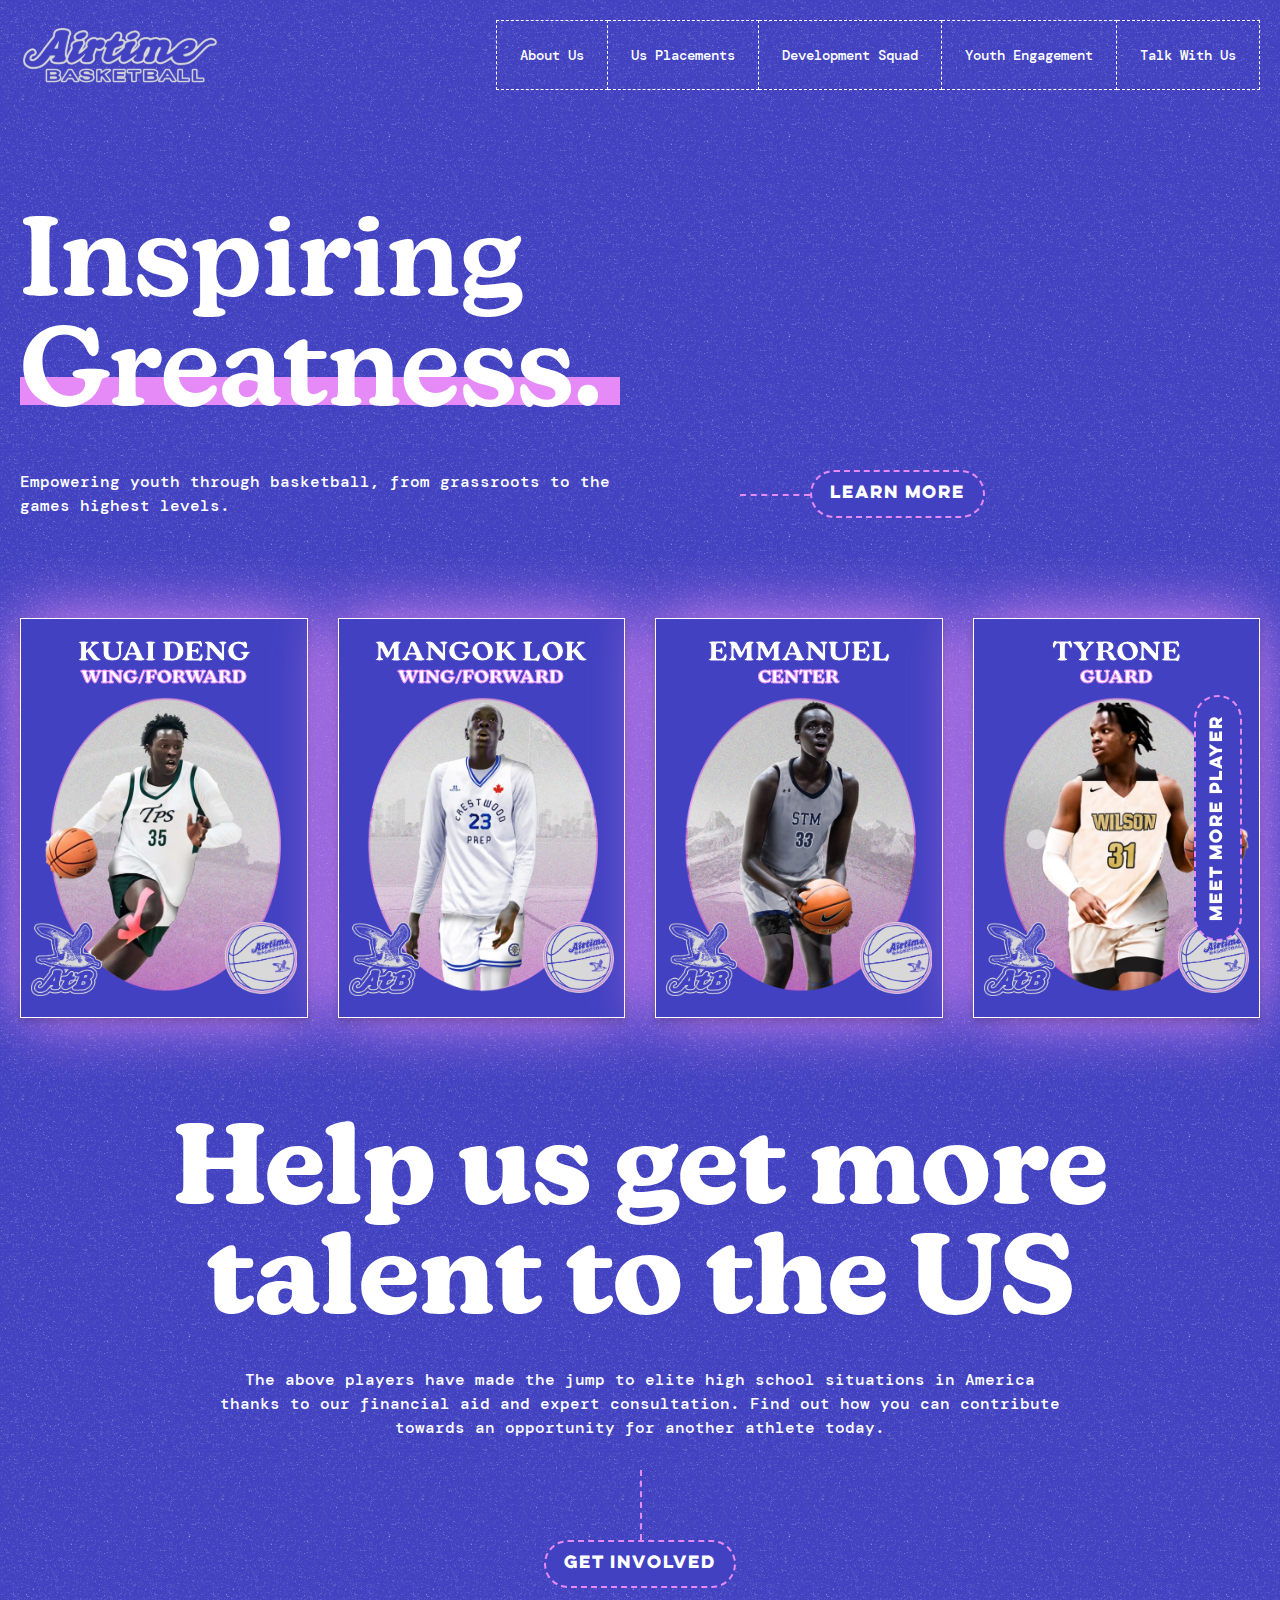
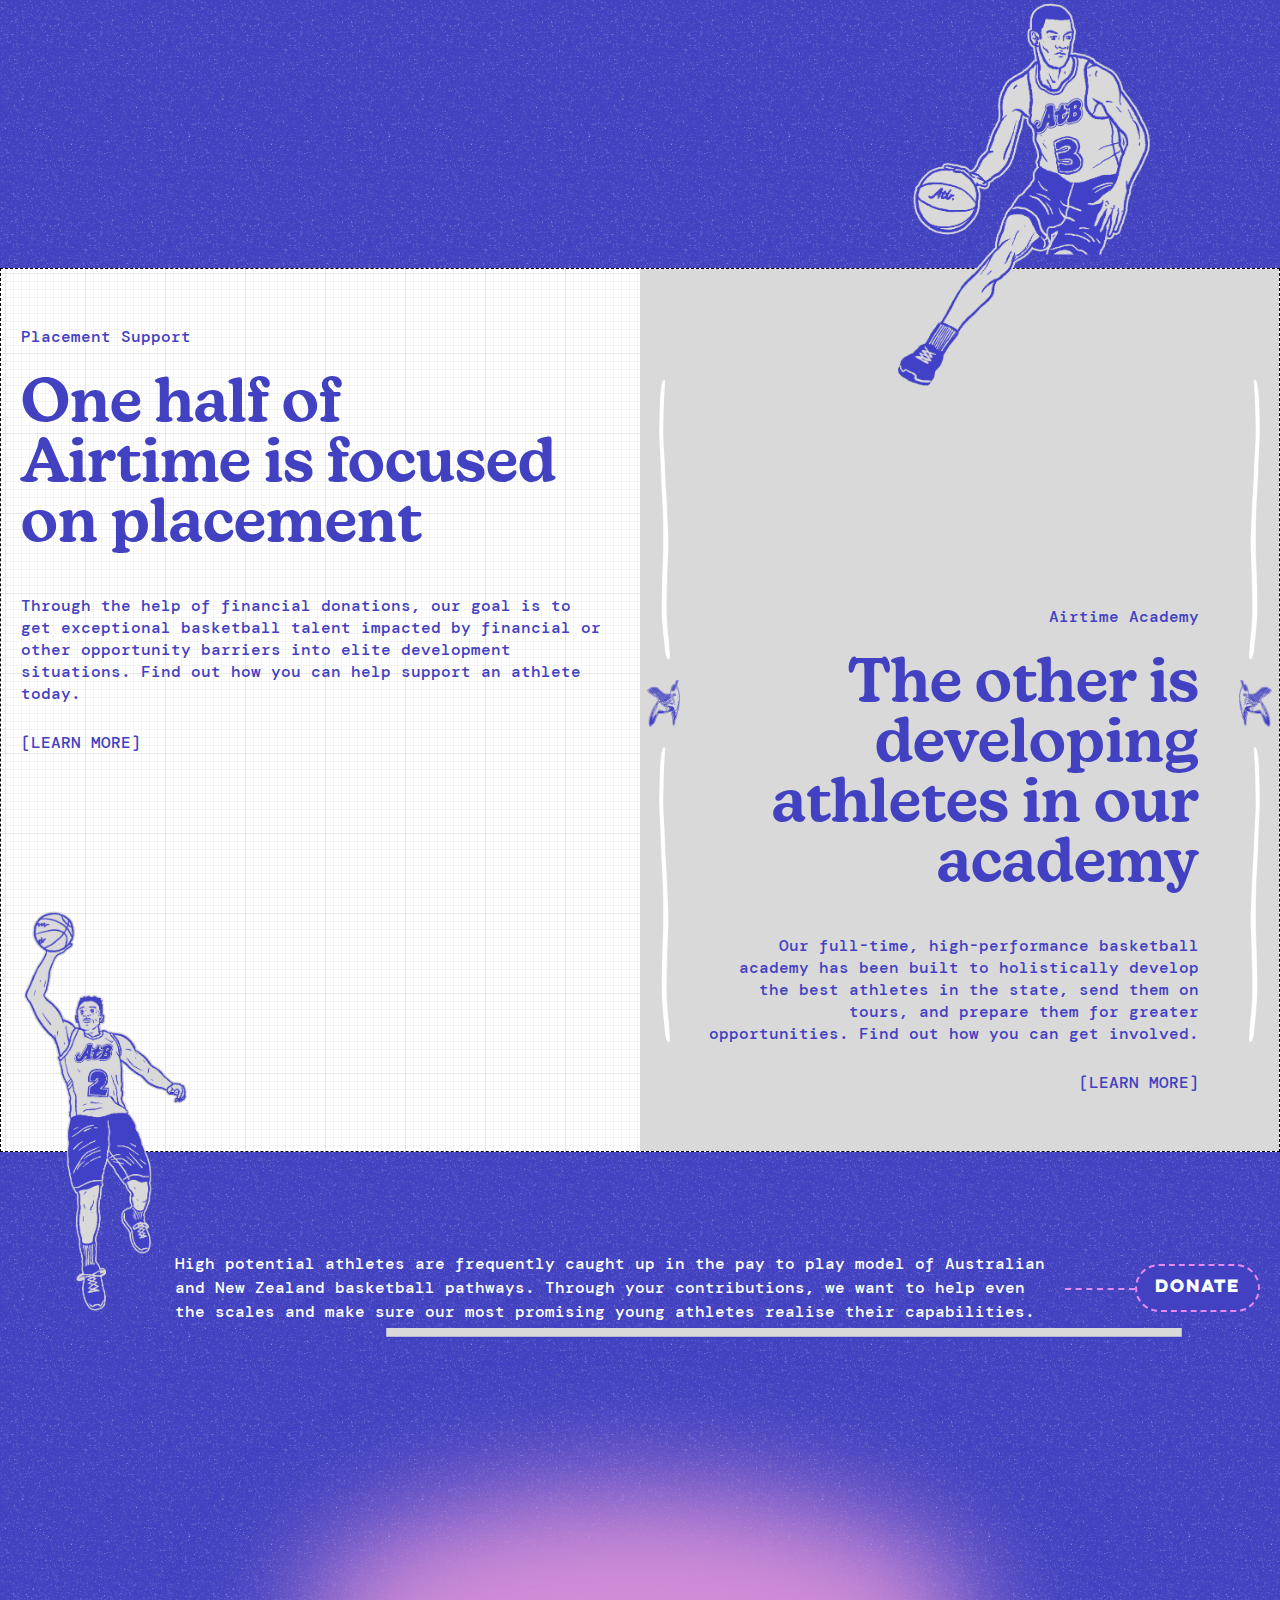
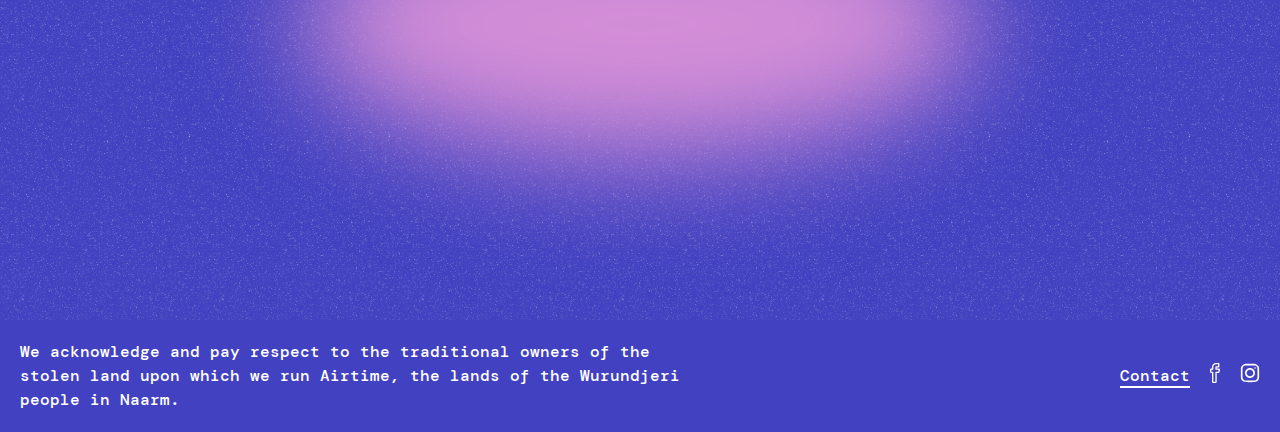
==== index.html @ 02c3f963 "initial" ====
<!DOCTYPE html>
<html lang="en">

<head>
    <meta charset="UTF-8">
    <meta name="viewport" content="width=device-width, initial-scale=1.0">
    <link rel="preconnect" href="https://fonts.googleapis.com">
    <link rel="preconnect" href="https://fonts.gstatic.com" crossorigin>
    <link rel="stylesheet" href="assets/css/style.css">
    <link rel="stylesheet" href="assets/css/responsive.css">
    <title>Home</title>
</head>

<body>

    <!-- MAIN-HEADER -->

    <header class="mainHeader">
        <div class="container">
            <div class="headRow">
                <div class="headLogo">
                    <a href="/"><img src="assets/img/logoMain.svg" alt=""></a>
                </div>
                <div class="headMenu">
                    <ul>
                        <li><a href="#">About Us</a></li>
                        <li><a href="#">Us Placements</a></li>
                        <li><a href="#">Development Squad</a></li>
                        <li><a href="#">Youth Engagement</a></li>
                        <li><a href="#">Talk With Us</a></li>
                    </ul>
                </div>
            </div>
        </div>
    </header>

    <!-- MAIN-HEADER -->

    <!-- MAIN-BANNER -->

    <section class="mainBanner">
        <div class="container">
            <div class="banRow">
                <div class="banContent">
                    <h1>Inspiring Greatness.</h1>
                    <p>Empowering youth through basketball, from grassroots to the games highest levels.</p>
                    <div class="mainBtn">
                        <a href="#">LEARN M<span>o</span>RE</a>
                    </div>
                </div>
            </div>
        </div>
    </section>

    <!-- MAIN-BANNER -->


    <!-- MORE-PLAYER -->

    <section class="morePlayer">
        <div class="container">
            <div class="morePlayerRow">
                <div class="playerCardBox">
                    <div class="playerCardInner">
                        <a href=""></a>
                        <div class="playerCardFront">
                            <div class="playerName">
                                <a href="#">
                                    <h3>Kuai Deng
                                    </h3>
                                    <span>Wing/Forward</span>
                                </a>
                            </div>
                            <div class="playerImg">
                                <img src="assets/img/player-img-1.avif" alt="">
                            </div>
                        </div>
                        <div class="playerCardBack">
                            <div class="playerBackLogo">
                                <img src="assets/img/player-card-back-logo.png" alt="">
                            </div>
                            <div class="playerCardDeatils">
                                <h4>Kuai Deng</h4>
                                <ul>
                                    <li><strong>Position:</strong> Wing/Forward</li>
                                    <li><strong>Height: </strong>6'10</li>
                                    <li><strong>Class: </strong>2025</li>
                                    <li><strong>From: </strong>Grange, SA</li>
                                    <li><strong>School: </strong>The Patrick School (NJ)</li>
                                    <li><strong>AUS High School: </strong>Trinity College</li>
                                    <li><strong>Club: </strong>Eastside Rams</li>
                                </ul>
                            </div>
                        </div>
                    </div>
                </div>
                <div class="playerCardBox">
                    <div class="playerCardInner">
                        <a href=""></a>
                        <div class="playerCardFront">
                            <div class="playerName">
                                <a href="#">
                                    <h3>MANGOK LOK</h3>
                                    <span>Wing/Forward</span>
                                </a>
                            </div>
                            <div class="playerImg">
                                <img src="assets/img/player-img-2.avif" alt="">
                            </div>
                        </div>
                        <div class="playerCardBack">
                            <div class="playerBackLogo">
                                <img src="assets/img/player-card-back-logo.png" alt="">
                            </div>
                            <div class="playerCardDeatils">
                                <h4>MANGKOK LOK</h4>
                                <ul>
                                    <li><strong>Position:</strong> Wing/Forward</li>
                                    <li><strong>Height: </strong>6'7</li>
                                    <li><strong>Class: </strong>2025</li>
                                    <li><strong>From: </strong>Cranbourne, VIC</li>
                                    <li><strong>Placement School: </strong>Crestwood (TO)</li>
                                    <li><strong>Position: </strong>SF/PF</li>
                                    <li><strong>Community Club: </strong>Red Roo</li>
                                </ul>
                            </div>
                        </div>
                    </div>
                </div>
                <div class="playerCardBox">
                    <div class="playerCardInner">
                        <a href=""></a>
                        <div class="playerCardFront">
                            <div class="playerName">
                                <a href="#">
                                    <h3>Emmanuel Malok
                                    </h3>
                                    <span>Center</span>
                                </a>
                            </div>
                            <div class="playerImg">
                                <img src="assets/img/player-img-3.avif" alt="">
                            </div>
                        </div>
                        <div class="playerCardBack">
                            <div class="playerBackLogo">
                                <img src="assets/img/player-card-back-logo.png" alt="">
                            </div>
                            <div class="playerCardDeatils">
                                <h4>Emmanuel Malok</h4>
                                <ul>
                                    <li><strong>Position:</strong> Centre</li>
                                    <li><strong>Height: </strong>6'11</li>
                                    <li><strong>Class: </strong>2027</li>
                                    <li><strong>From: </strong>Armadale, NSW</li>
                                    <li><strong>School: </strong>St Thomas More (CT)</li>
                                    <li><strong>Position: </strong>PF/C</li>
                                </ul>
                            </div>
                        </div>
                    </div>
                </div>
                <div class="playerCardBox">
                    <div class="playerCardInner">
                        <a href=""></a>
                        <div class="playerCardFront">
                            <div class="playerName">
                                <a href="#">
                                    <h3>Tyrone Uwandu
                                    </h3>
                                    <span>GUARD</span>
                                </a>
                            </div>
                            <div class="playerImg">
                                <img src="assets/img/player-img-4.avif" alt="">
                            </div>
                        </div>
                        <div class="playerCardBack">
                            <div class="playerBackLogo">
                                <img src="assets/img/player-card-back-logo.png" alt="">
                            </div>
                            <div class="playerCardDeatils">
                                <h4>Tyrone Uwandu</h4>
                                <ul>
                                    <li><strong>Position:</strong> Guard</li>
                                    <li><strong>Height: </strong>6'5</li>
                                    <li><strong>Class: </strong>2026</li>
                                    <li><strong>From: </strong>Melbourne, VIC</li>
                                    <li><strong>Placement School: </strong>Wilson Academy (ATL)</li>
                                    <li><strong>VJBL Club: </strong>Diamond Valley Eagles</li>
                                    <li><strong>Position: </strong>SG/SF</li>
                                </ul>
                            </div>
                        </div>
                    </div>
                </div>
                <div class="mainBtn">
                    <a href="#">Meet m<span>o</span>RE player</a>
                </div>
            </div>
        </div>
    </section>

    <!-- MORE-PLAYER -->


    <!-- HELP-US -->

    <section class="helpUs">
        <div class="container">
            <div class="healpUsRow">
                <h2>Help us get more talent to the US
                </h2>
                <p>The above players have made the jump to elite high school situations in America thanks to our
                    financial aid and expert consultation. Find out how you can contribute towards an opportunity for
                    another athlete today.</p>
                <div class="mainBtn">
                    <a href="#">get inv<span>o</span>lved</a>
                </div>
            </div>
        </div>
    </section>

    <!-- HELP-US -->


    <!-- SUPPORT -->

    <section class="support">
        <div class="container">
            <div class="supportRow">
                <div class="supportRowLeft">
                    <span>Placement Support</span>
                    <h2>One half of Airtime is focused on placement</h2>
                    <p>Through the help of financial donations, our goal is to get exceptional basketball talent
                        impacted by financial or other opportunity barriers into elite development situations. Find out
                        how you can help support an athlete today.</p>
                    <a href="/" class="learnBtn">
                        [LEARN MORE]
                    </a>
                </div>
                <div class="supportRowRight">
                    <span>Airtime Academy
                    </span>
                    <h2>The other is developing athletes in our academy
                    </h2>
                    <p>Our full-time, high-performance basketball academy has been built to holistically develop the
                        best athletes in the state, send them on tours, and prepare them for greater opportunities. Find
                        out how you can get involved.

                    </p>
                    <a href="/" class="learnBtn">
                        [LEARN MORE]
                    </a>
                </div>
            </div>
        </div>
    </section>

    <!-- SUPPORT -->

    <!-- DONATE -->

    <section class="donate">
        <div class="container">
            <div class="donateRow">
                <div class="donateTop">
                    <p>
                        High potential athletes are frequently caught up in the pay to play model of Australian and New
                        Zealand basketball pathways. Through your contributions, we want to help even the scales and
                        make sure our most promising young athletes realise their capabilities.</p>
                    <div class="mainBtn">
                        <a href="#">D<span>o</span>nate</a>
                    </div>
                </div>
            </div>
        </div>
    </section>

    <!-- DONATE -->

    <!-- FALLING-IMG -->

    <section class="fallingImg">
        <div class="hide"></div>
        <ul>
            <li class="fallingImgMain"></li>
            <li class="fallingImgMain"></li>
            <li class="fallingImgMain"></li>
            <li class="fallingImgMain"></li>
            <li class="fallingImgMain"></li>
            <li class="fallingImgMain"></li>
            <li class="fallingImgMain"></li>
        </ul>
    </section>

    <!-- FALLING-IMG -->

    <!-- FOOTER -->

    <footer class="mainFooter">
        <div class="container">
            <div class="footerRow">
                <div class="footLeft">
                    <p>We acknowledge and pay respect to the traditional owners of the stolen land upon which we run
                        Airtime, the lands of the Wurundjeri people in Naarm.
                    </p>
                </div>
                <div class="footRight">
                    <ul>
                        <li><a href="#">Contact</a></li>
                        <li><a href="#"><img src="assets/img/facebook.svg" alt=""></a></li>
                        <li><a href="#"><img src="assets/img/instagram.svg" alt=""></a></li>
                    </ul>
                </div>
            </div>
        </div>
    </footer>

    <!-- FOOTER -->

    <script src="assets/js/script.js"></script>
</body>

</html>
---- assets/css/style.css ----
@import url('https://fonts.googleapis.com/css2?family=DM+Mono:ital,wght@0,300;0,400;0,500;1,300;1,400;1,500&display=swap');

@font-face {
    font-family: 'lulo-one';
    src: url('../font/Lulo-one.otf');
    font-weight: 700;
}

@font-face {
    font-family: 'new-kansas';
    src: url('../font/New-Kansas.otf');
    font-weight: 600;
}

@font-face {
    font-family: 'new-kansas';
    src: url('../font/NewKansas.otf');
    font-weight: 700;
}

* {
    margin: 0;
    padding: 0;
    box-sizing: border-box;
    list-style: none;
    text-decoration: none;
}

h1,
h2,
h3,
h4,
h5,
h6 {
    font-family: 'new-kansas';
}

body {
    font-family: "DM Mono", serif;
    background: #4141C1 url(../img/bodyBg.png) repeat 0 0 / 200px;
    height: 100%;
    width: 100%;
}

.container,
.page-width {
    max-width: 1330px;
    padding: 0 20px;
    margin: 0 auto;
    width: 100%;
}

/* MAIN-HEADER */

.mainHeader {
    padding: 20px 0;
}

.headRow {
    display: grid;
    grid-template-columns: max-content 1fr;
    gap: 20px;
    align-items: center;
}

.headLogo {
    width: 200px;
    height: 56px;
}

.headLogo a {
    height: 100%;
    width: 100%;
    display: block;
}

.headLogo a img {
    height: 100%;
    width: 100%;
    object-fit: contain;
}

.headMenu {
    margin-left: auto;
    margin-right: 0;
    display: block;
}

.headMenu ul {
    display: flex;
    align-items: center;
}

.headMenu ul li a {
    color: #fff;
    font-size: 14px;
    line-height: 14px;
    text-transform: capitalize;
    font-weight: 500;
    padding: 27px 23px;
    display: block;
    transition: all ease .3s;
    border: 1px dashed #fff;
}

.headMenu ul li a:hover {
    color: #e58af7;
    background: #fff;
    font-weight: 700;
    border-color: #e58af7;
}

.headMenu ul li:not(:first-child) a {
    border-left: none;
}

/* MAIN-HEADER */

/* MAIN-BANNER */

.mainBanner {
    margin: 100px 0;
}

.banContent {
    display: grid;
    grid-template-columns: max-content 1fr;
    gap: 40px;
}


.banContent h1 {
    color: #fff;
    font-size: 110px;
    grid-column: span 2;
    max-width: 600px;
    line-height: 110px;
    text-transform: capitalize;
    position: relative;
    font-weight: 600;
}

.banContent h1::after {
    content: '';
    width: 100%;
    height: 28px;
    background: #e58af7;
    position: absolute;
    bottom: 25px;
    left: 0;
    z-index: -1;
}

.banContent p {
    font-size: 16px;
    line-height: 24px;
    color: #FFF;
    font-weight: 500;
    max-width: 600px;
}

.mainBtn {
    padding-left: 80px;
    display: block;
}

.mainBtn {
    position: relative;
    display: flex;
    align-items: center;
    transition: all ease .3s;
    width: fit-content;
}

.mainBtn::before {
    position: relative;
    content: " ";
    border-bottom: 2px dashed #e58af7;
    vertical-align: middle;
    display: inline-block;
    width: 70px;
    height: 2px;
}

.mainBtn a {
    font-family: 'lulo-one';
    color: #fff;
    font-size: 16px;
    line-height: 15px;
    text-transform: uppercase;
    display: block;
    letter-spacing: -2px;
    width: fit-content;
    background: #4141c1;
    padding: 14px 18px 15px;
    border: 2px dashed #e58af7;
    border-radius: 100px;
    transition: all ease .3s;
    position: relative;
}

.mainBtn a span {
    display: inline-block;
    animation: soft-bounce 2s infinite ease;
}

.mainBtn:hover a {
    background: #e58af7;
    color: #fff;
    border-color: #e58af7;
}

.mainBtn:hover::before {
    border-color: #fff !important;
}

@keyframes soft-bounce {

    0%,
    20%,
    50%,
    65%,
    100% {
        transform: translateY(0);
    }

    40% {
        transform: translateY(-8px);
    }

    55% {
        transform: translateY(-4.5px);
    }

    70% {
        transform: translateY(-3px);
    }
}

/* MAIN-BANNER */

/* MORE-PLAYER */

.morePlayer {
    margin: 100px 0;
}

.morePlayer .mainBtn {
    padding-left: 0;
}

.morePlayer .mainBtn {
    margin: 0 auto;
    position: absolute;
    right: -6.5%;
    top: 50%;
    transform: translateY(-50%) rotate(270deg);
}

.morePlayer .mainBtn::before {
    display: none;
}

.morePlayerRow {
    display: grid;
    grid-template-columns: repeat(4, 1fr);
    gap: 30px;
    position: relative;
}

.playerCardBox {
    /* cursor: pointer; */
    transition: all 0.2s ease-in-out;
    position: relative;
    perspective: 1000px;
    background-color: #e58af7;
    box-shadow: 0 0 60px #e58af7;
    height: 400px;
}

/* .playerCardBox::after {
    content: " ";
    display: block;
    background: url(../img/blur-glow-pink.png) no-repeat 50% / 42rem;
    width: 200%;
    left: -50%;
    height: 100%;
    position: absolute;
    top: 0;
    margin: 0 auto;
    z-index: 0;
    transform: scale(0);
    transition: all .2s ease-in-out;
    transition-duration: .5s;
    z-index: -1;
} */

.playerCardInner {
    position: relative;
    width: 100%;
    height: 100%;
    text-align: center;
    transition: transform 0.6s;
    transform-style: preserve-3d;
    box-shadow: 0 4px 8px 0 rgba(0, 0, 0, .2);
}

.playerCardInner>a {
    display: block;
    height: 100%;
    width: 100%;
    position: absolute;
    top: 0;
    left: 0;
    z-index: 3;
}

.playerCardBox:hover .playerCardInner {
    transform: rotateY(180deg);
}

/* .playerCardBox:hover::after {
    transform: scale(1);
} */

.playerCardFront,
.playerCardBack {
    position: absolute;
    width: 100%;
    height: 100%;
    backface-visibility: hidden;
}


.playerCardFront {
    background-color: #4141c1;
    border: 1px solid #fff;
    padding: 20px 10px;
    position: absolute;
    top: 0;
    left: 0;
    transform: rotateY(0deg);
    z-index: 2;
}

.playerCardFront::after {
    content: '';
    bottom: 15px;
    right: 10px;
    background-image: url(../img/ballPlayer.png);
    background-repeat: no-repeat;
    height: 80px;
    width: 25%;
    background-size: contain;
    position: absolute;
    z-index: 1;
}

.playerCardFront::before {
    content: '';
    bottom: 15px;
    left: 10px;
    background-image: url(../img/BirdPlayer.png);
    background-repeat: no-repeat;
    height: 80px;
    width: 25%;
    background-size: contain;
    position: absolute;
    z-index: 1;
}

.playerName h3 {
    font-size: 28px;
    line-height: 28px;
    color: #fff;
    -webkit-text-stroke: 1px #4141c1;
    text-transform: uppercase;
    font-weight: 700;
    display: -webkit-box;
    -webkit-line-clamp: 1;
    -webkit-box-orient: vertical;
    overflow: hidden;
    min-height: 28px;
    max-height: 28px;
    white-space: normal;
    display: block;
}

.playerName span {
    font-size: 18px;
    font-weight: 700;
    color: #e58af7;
    color: #fff;
    -webkit-text-stroke: 1px #e58af7;
    font-family: 'new-kansas';
    display: block;
    text-transform: uppercase;
}

.playerImg {
    width: 100%;
    height: 320px;
}

.playerImg img {
    height: 100%;
    width: 100%;
    position: relative;
    top: -10px;
    object-fit: cover;
}

.playerCardBack {
    background: url(../img/playerCard-bg.jpg) no-repeat 0 0 / cover #d9d9d9;
    padding: 30px;
    position: absolute;
    top: 0;
    left: 0;
    transform: rotateY(180deg);
    z-index: 1;
    display: flex;
    align-items: center;
    justify-content: center;
    flex-direction: column;
    gap: 20px;
}

.playerBackLogo {
    width: 200px;
    height: 70px;
}

.playerBackLogo img {
    height: 100%;
    width: 100%;
    object-fit: contain;
}

.playerCardDeatils {
    background-color: #d9d9d9;
    border: 2px solid #4141c1;
    padding: 15px 8px;
}

.playerCardDeatils h4 {
    font-size: 30px;
    line-height: 30px;
    color: #4141c1;
    text-transform: uppercase;
    font-weight: 700;
    -webkit-text-stroke: 1px #4141c1;
    padding-bottom: 10px;
    text-decoration: underline;
    text-decoration-thickness: 2px;
    text-underline-offset: 5px;
}

.playerCardDeatils ul {
    display: flex;
    flex-direction: column;
    gap: 10px;
}

.playerCardDeatils ul li {
    font-family: "DM Mono", serif;
    font-size: 12px;
    line-height: 12px;
    color: #4141c1;
    font-weight: 400;
    display: flex;
    align-items: center;
    justify-content: space-between;
    text-align: right;
    gap: 5px;
}

.playerCardDeatils ul li strong {
    text-align: left;
}

/* MORE-PLAYER */

/* HELP-US */

.helpUs {
    margin: 100px 0;
    margin-bottom: 0;
}

.helpUs .container {
    position: relative;
}

.healpUsRow::after {
    content: '';
    position: absolute;
    right: 0;
    bottom: -130px;
    background-image: url(../img/help-down-abs-img.png);
    height: 400px;
    width: 300px;
    background-size: contain;
    z-index: 3;
    background-repeat: no-repeat;
}

.healpUsRow {
    max-width: 1070px;
    margin: 0 auto;
    display: flex;
    flex-direction: column;
    gap: 30px;
    padding-bottom: 280px;
    position: relative;
}

.healpUsRow h2 {
    text-align: center;
    color: #fff;
    font-size: 110px;
    line-height: 110px;
}

.healpUsRow p {
    font-size: 16px;
    line-height: 24px;
    color: #fff;
    text-align: center;
    max-width: 850px;
    font-weight: 500;
    margin: 0 auto;
}

.healpUsRow .mainBtn {
    margin: 0 auto;
    padding-left: 0;
    flex-direction: column;
}

.healpUsRow .mainBtn::before {
    height: 70px;
    width: 1px;
    border-left: 2px dashed #e58af7;
    border-bottom: none;
    margin-left: 2px;
}

/* HELP-US */

/* SUPPORT */

.support {
    background: url(../img/bg-box-wall.svg) repeat 0 0 / 5rem #fff;
    height: 100%;
    width: 100%;
    border: 1px dashed #000;
    position: relative;
}

.support::after {
    content: '';
    background-color: #d9d9d9;
    height: 100%;
    width: 50%;
    position: absolute;
    right: 0;
    top: 0;
    z-index: 1;
}

.supportRow {
    display: grid;
    grid-template-columns: repeat(2, 1fr);
    position: relative;
    z-index: 2;
}

.supportRowLeft {
    padding: 60px 0 400px;
    position: relative;
}

.supportRowLeft span,
.supportRowRight span {
    font-size: 16px;
    line-height: 16px;
    color: #4141C1;
    font-weight: 500;
    display: block;
    margin-bottom: 30px;
}

.supportRowLeft h2,
.supportRowRight h2 {
    font-size: 60px;
    line-height: 60px;
    color: #4141C1;
    font-weight: 600;
    max-width: 550px;
    margin-bottom: 40px;
}

.supportRowRight h2 {
    max-width: 600px;
}

.supportRowLeft p,
.supportRowRight p {
    font-size: 16px;
    line-height: 22px;
    color: #4141C1;
    font-weight: 500;
    display: block;
    margin-bottom: 30px;
    max-width: 580px;
}

.supportRowLeft .learnBtn,
.supportRowRight .learnBtn {
    font-size: 16px;
    line-height: 16px;
    color: #4141C1;
    font-weight: 500;
    display: block;
    text-transform: uppercase;
}

.supportRowLeft::after {
    content: '';
    position: absolute;
    bottom: -160px;
    left: 0px;
    background-image: url(../img/left-support.png);
    background-repeat: no-repeat;
    background-size: contain;
    width: 300px;
    height: 400px;
    z-index: 2;
}

.supportRowRight {
    position: relative;
    background-color: #d9d9d9;
    height: 100%;
    display: flex;
    flex-direction: column;
    align-items: end;
    justify-content: end;
    text-align: right;
    padding: 60px;
}

.supportRowRight::after {
    content: '';
    background: url(../img/left-bird-full.png) no-repeat 50% / contain transparent;
    height: 100%;
    width: 50px;
    position: absolute;
    top: 0;
    right: -20px;
}

.supportRowRight::before {
    content: '';
    background: url(../img/right-bird-full.png) no-repeat 50% / contain transparent;
    height: 100%;
    width: 50px;
    position: absolute;
    top: 0;
    left: 0;
    transform: scaleX(-1);
}

/* SUPPORT */

/* DONATE */

.donate {
    padding: 100px 0;
}

.donateTop {
    display: grid;
    grid-template-columns: 1fr max-content;
    align-items: center;
    gap: 10px;
}

.donateTop p {
    color: #fff;
    font-size: 16px;
    line-height: 24px;
    font-weight: 500;
    padding-left: 15%;
}

.donateTop .mainBtn {
    padding-left: 0;
}

/* DONATE */


/* IMAGE-FALLING */

.fallingImg {
    padding: 2rem 0 0;
    padding-top: 37rem;
    background: url(../img/falling-img-blur.png) no-repeat 50% / contain transparent;
    animation: Footer_fadeIn__nq_eW 2s ease-in-out;
    margin-top: -6rem;
    font-family: DM Mono, Courier New, Courier, monospace;
    color: #fff;
    font-weight: 500;
    font-style: normal;
    font-size: 1rem;
    overflow: hidden;
    position: relative;
    z-index: 2;
}

.fallingImg ul {
    max-width: 1440px;
    margin: 0 auto;
    display: block;
    position: relative;
    top: -34rem;
}

@keyframes Footer_fadeIn__nq_eW {
    0% {
        opacity: 0;
    }

    100% {
        opacity: 1;
    }
}

.fallingImgMain {
    position: absolute;
    z-index: -1;
    top: -20rem;
    display: inline-block;
    width: 50rem;
    height: 16.5rem;
    background: url(../img/falling-img.png) no-repeat transparent 0 0 / contain;
    animation: Footer_fall__XOStI 4s cubic-bezier(.4, 0, .6, 1) forwards;
}

.fallingImgMain {
    animation-play-state: running;
}

@keyframes Footer_fall__XOStI {
    0% {
        transform: translateY(0) rotate(0deg);
    }

    100% {
        transform: translate(calc(var(--end-x, -15rem)), calc(20vh + var(--end-y, 15rem))) rotate(370deg);
    }
}

.fallingImgMain:nth-child(2) {
    left: -10%;
    animation: Footer_fall1__8XTJp 6s ease-out forwards;
    animation-timing-function: ease;
}

@keyframes Footer_fall1__8XTJp {
    0% {
        transform: translateY(-10rem) rotate(0deg);
    }

    100% {
        transform: translateY(42rem) rotate(722deg);
    }
}

.fallingImgMain:nth-child(3) {
    left: 30%;
    top: -18rem;
    animation-delay: .4s;
    animation-name: Footer_fall2__ocXSB;
    animation-duration: 5.5s;
    animation-timing-function: cubic-bezier(.82, 0, .18, 1);
    z-index: 1;
}

@keyframes Footer_fall2__ocXSB {
    0% {
        transform: translateY(-3rem) translateX(0) rotate(0deg);
    }

    100% {
        transform: translateY(31rem) translateX(-18rem) rotate(-370deg);
    }
}

.fallingImgMain:nth-child(4) {
    left: 30%;
    animation-delay: .8s;
    animation-name: Footer_fall5__1ZRP1;
}

@keyframes Footer_fall5__1ZRP1 {
    0% {
        transform: translateY(-100px) rotate(0deg);
    }

    100% {
        transform: translateY(30rem) rotate(-365deg);
    }
}

.fallingImgMain:nth-child(5) {
    left: 45%;
    animation-delay: 1s;
    animation-name: Footer_fall4__x0iaj;
    z-index: -1;
}

@keyframes Footer_fall4__x0iaj {
    0% {
        transform: translateY(-100px) rotate(0deg);
    }

    100% {
        transform: translateY(43rem) rotate(-369deg);
    }
}

.fallingImgMain:nth-child(6) {
    right: -18rem;
    animation-delay: 1.2s;
    animation-name: Footer_fall3__uTHmX;
}

@keyframes Footer_fall3__uTHmX {
    0% {
        transform: translateY(-100px) rotate(0deg);
    }

    100% {
        transform: translateY(29rem) rotate(380deg);
    }
}

.fallingImgMain:nth-child(7) {
    right: 0;
    animation-delay: 1.2s;
    animation-name: Footer_fall6__dZm_u;
}

@keyframes Footer_fall6__dZm_u {
    0% {
        transform: translateY(-10rem) translateX(-4rem) rotate(0deg);
    }

    100% {
        transform: translateY(35rem) translateX(22rem) rotate(8deg);
    }
}

/* IMAGE-FALLING */


/* FOOTER */

.mainFooter {
    padding: 20px 0;
    background: #4141C1;
}

.footerRow {
    display: grid;
    grid-template-columns: 1fr max-content;
    align-items: center;
    gap: 10px;
}

.footLeft p {
    color: #fff;
    font-size: 16px;
    line-height: 24px;
    font-weight: 500;
    max-width: 670px;
}

.footRight ul {
    display: flex;
    align-items: center;
    gap: 15px;
}

.footRight ul li a {
    color: #fff;
    font-size: 16px;
    line-height: 24px;
    font-weight: 500;
    text-decoration: underline;
    text-decoration-thickness: 2px;
    text-underline-offset: 5px;
    transition: all ease .3s;
}

.footRight ul li a:hover {
    color: #e58af7;
}

.footRight ul li a img {
    width: 20px;
    height: 20px;
    object-fit: contain;
    filter: brightness(0) saturate(100%) invert(100%) sepia(100%) saturate(0%) hue-rotate(279deg) brightness(105%) contrast(102%);
    transition: all 0.3s ease;
}

.footRight ul li a img:hover {
    filter: brightness(0) saturate(100%) invert(77%) sepia(34%) saturate(5837%) hue-rotate(224deg) brightness(103%) contrast(94%);
}

/* FOOTER */
---- assets/css/responsive.css ----
@media only screen and (min-width : 1600px) {
    .fallingImg ul {
        max-width: 80rem;
        top: -34rem;
    }
}

@media only screen and (max-width : 1024px) {

    .headLogo {
        width: 180px;
        height: 50px;
    }

    .headMenu {
        display: none;
    }

    .mainBanner {
        margin: 80px 0;
    }

    .mainBtn {
        padding-left: 0;
    }

    .banContent h1,
    .healpUsRow h2 {
        font-size: 90px;
        line-height: 90px;
    }

    .banContent h1::after {
        height: 22px;
        bottom: 20px;
        max-width: 500px;
    }

    .banContent {
        gap: 30px;
    }

    .banContent p {
        max-width: 400px;
    }

    .mainBtn a {
        font-size: 14px;
        line-height: 13px;
        padding: 10px 12px 12px
    }

    .mainBtn::before {
        width: 55px;
    }

    .morePlayerRow {
        gap: 20px;
    }

    .playerCardBox {
        height: 350px;
    }

    .playerCardFront {
        padding: 15px 10px;
    }

    .playerCardFront::before,
    .playerCardFront::after {
        height: 60px;
    }

    .playerName h3 {
        font-size: 20px;
        line-height: 20px;
        min-height: 20px;
        max-height: 20px;
    }

    .playerName span {
        font-size: 14px;
        line-height: 14px;
    }

    .playerImg {
        height: 235px;
    }

    .playerImg img {
        top: 5px;
    }

    .morePlayer .mainBtn {
        padding-top: 40px;
    }

    .morePlayer {
        margin: 80px 0;
    }

    .helpUs {
        margin: 80px 0;
    }

    .healpUsRow {
        gap: 20px;
    }

    .healpUsRow .mainBtn::before {
        height: 55px;
    }

    .healpUsRow::after {
        height: 300px;
        width: 200px;
        bottom: -180px;
    }

    .healpUsRow {
        padding-bottom: 80px;
    }

    .supportRowLeft {
        padding: 50px 0 180px;
    }

    .supportRowLeft h2,
    .supportRowRight h2 {
        font-size: 42px;
        line-height: 42px;
        margin-bottom: 30px;
    }

    .supportRowLeft span,
    .supportRowRight span {
        margin-bottom: 20px;
    }

    .supportRowRight {
        padding: 40px;
    }

    .supportRowRight::after,
    .supportRowRight::before {
        width: 40px;
    }

    .supportRowLeft::after {
        height: 300px;
        width: 200px;
    }

    .donate {
        padding: 80px 0;
    }

    .fallingImgMain {
        width: 40rem;
        height: 13rem;
    }

    .fallingImg {
        margin-top: -2rem;
    }
}

@media only screen and (max-width: 768px) {
    .headLogo {
        width: 160px;
        height: 45px;
    }

    .mainBanner {
        margin: 60px 0;
    }

    .banContent h1,
    .healpUsRow h2 {
        font-size: 70px;
        line-height: 70px;
    }

    .banContent h1::after {
        height: 20px;
        bottom: 12px;
        max-width: 400px;
    }

    .banContent p {
        grid-column: span 2;
    }

    .banContent {
        gap: 20px;
    }

    .morePlayer {
        margin: 60px 0;
    }

    .morePlayerRow {
        grid-template-columns: repeat(2, 1fr);
    }

    .morePlayer .mainBtn {
        position: relative;
        grid-column: span 2;
        margin: 0 auto;
        transform: unset;
        top: 0;
        right: 0;
    }

    .playerCardBox {
        height: 450px;
    }

    .playerImg {
        height: 390px;
    }

    .playerCardFront::after {
        right: 0;
    }

    .helpUs {
        margin: 60px 0;
    }

    .healpUsRow .mainBtn::before {
        height: 50px;
    }

    .healpUsRow::after {
        height: 250px;
        width: 150px;
        bottom: -170px;
    }

    .supportRowLeft {
        padding: 40px 0 140px;
    }

    .supportRowLeft h2,
    .supportRowRight h2 {
        font-size: 34px;
        line-height: 34px;
        margin-bottom: 20px;
    }

    .supportRowLeft::after {
        height: 250px;
        width: 150px;
        bottom: -90px;
    }

    .donateTop {
        grid-template-columns: repeat(1, 1fr);
    }

    .donateTop .mainBtn {
        margin: 30px auto 0;
    }

    .donateTop p {
        max-width: 625px;
        margin: 0 auto;
    }     .fallingImg {
        margin-top: -6rem;
    }    .fallingImgMain {
        width: 40rem;
        height: 15rem;
    }
}
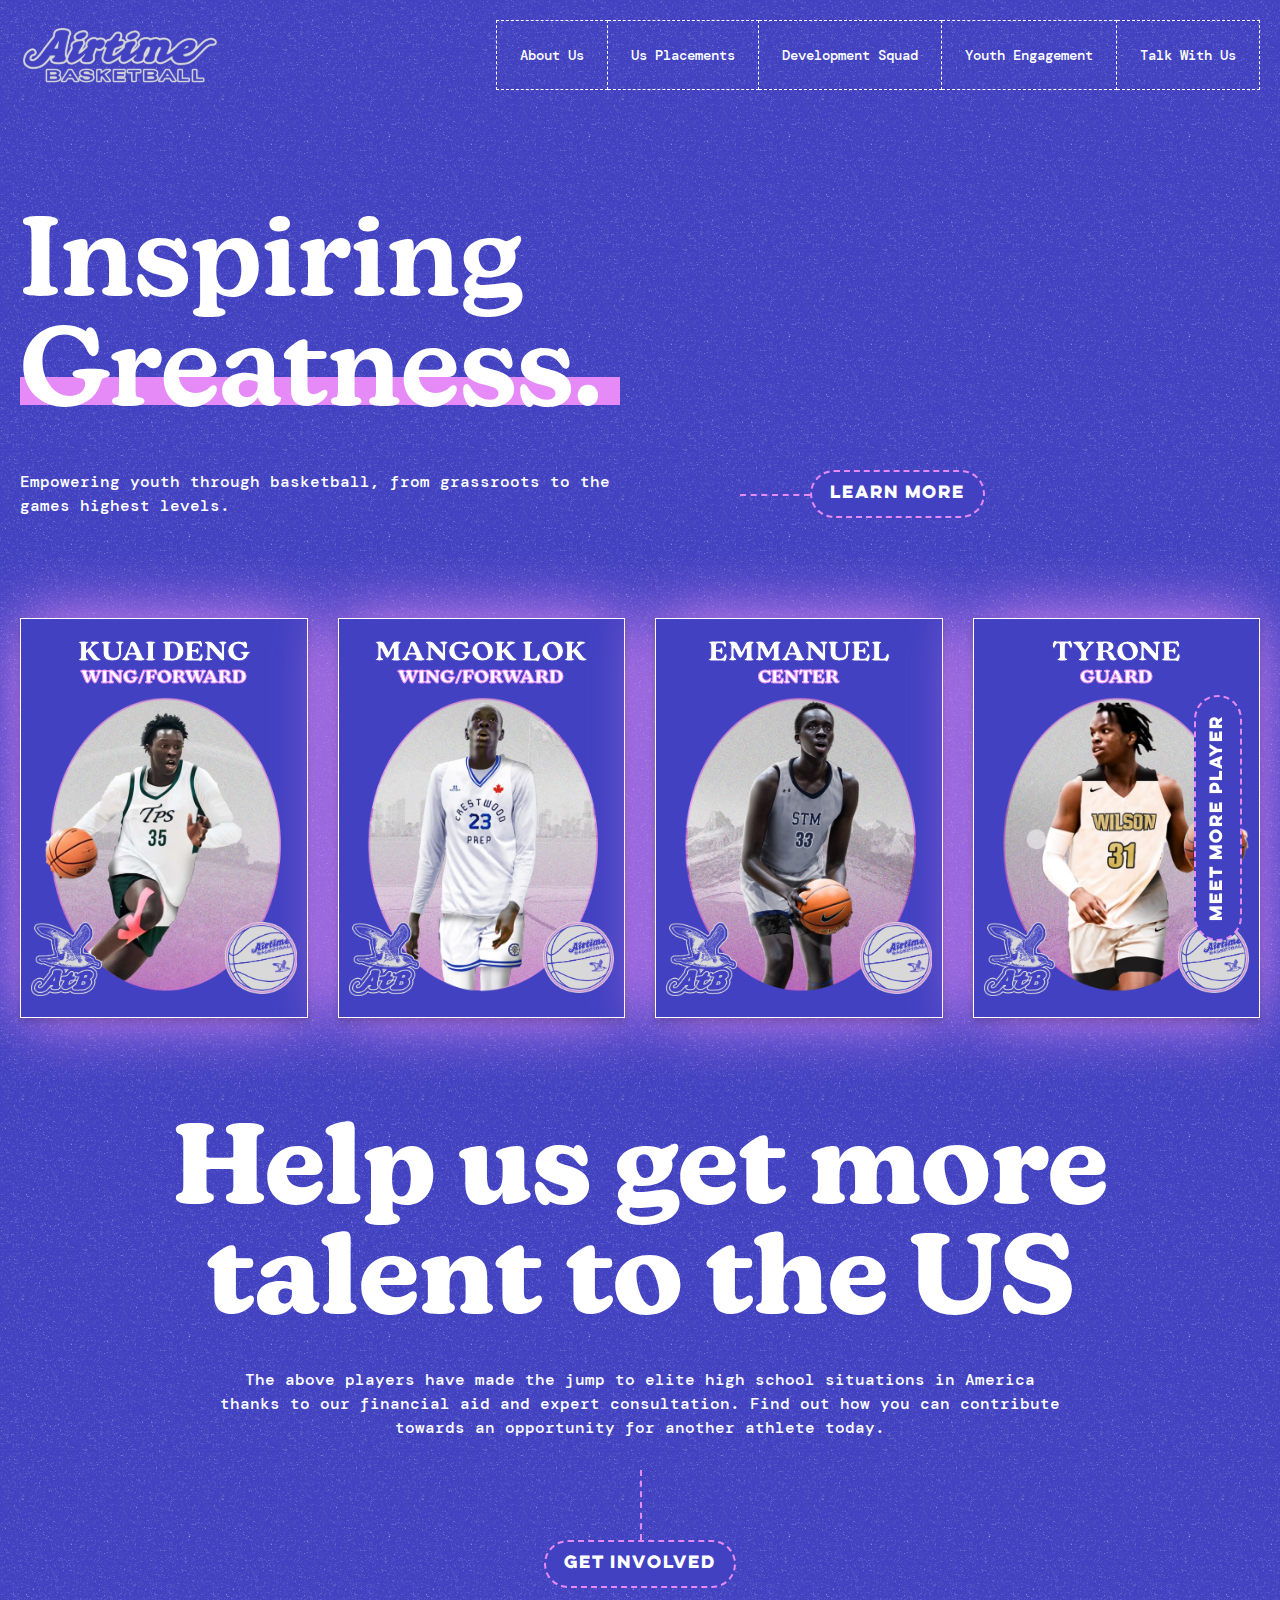
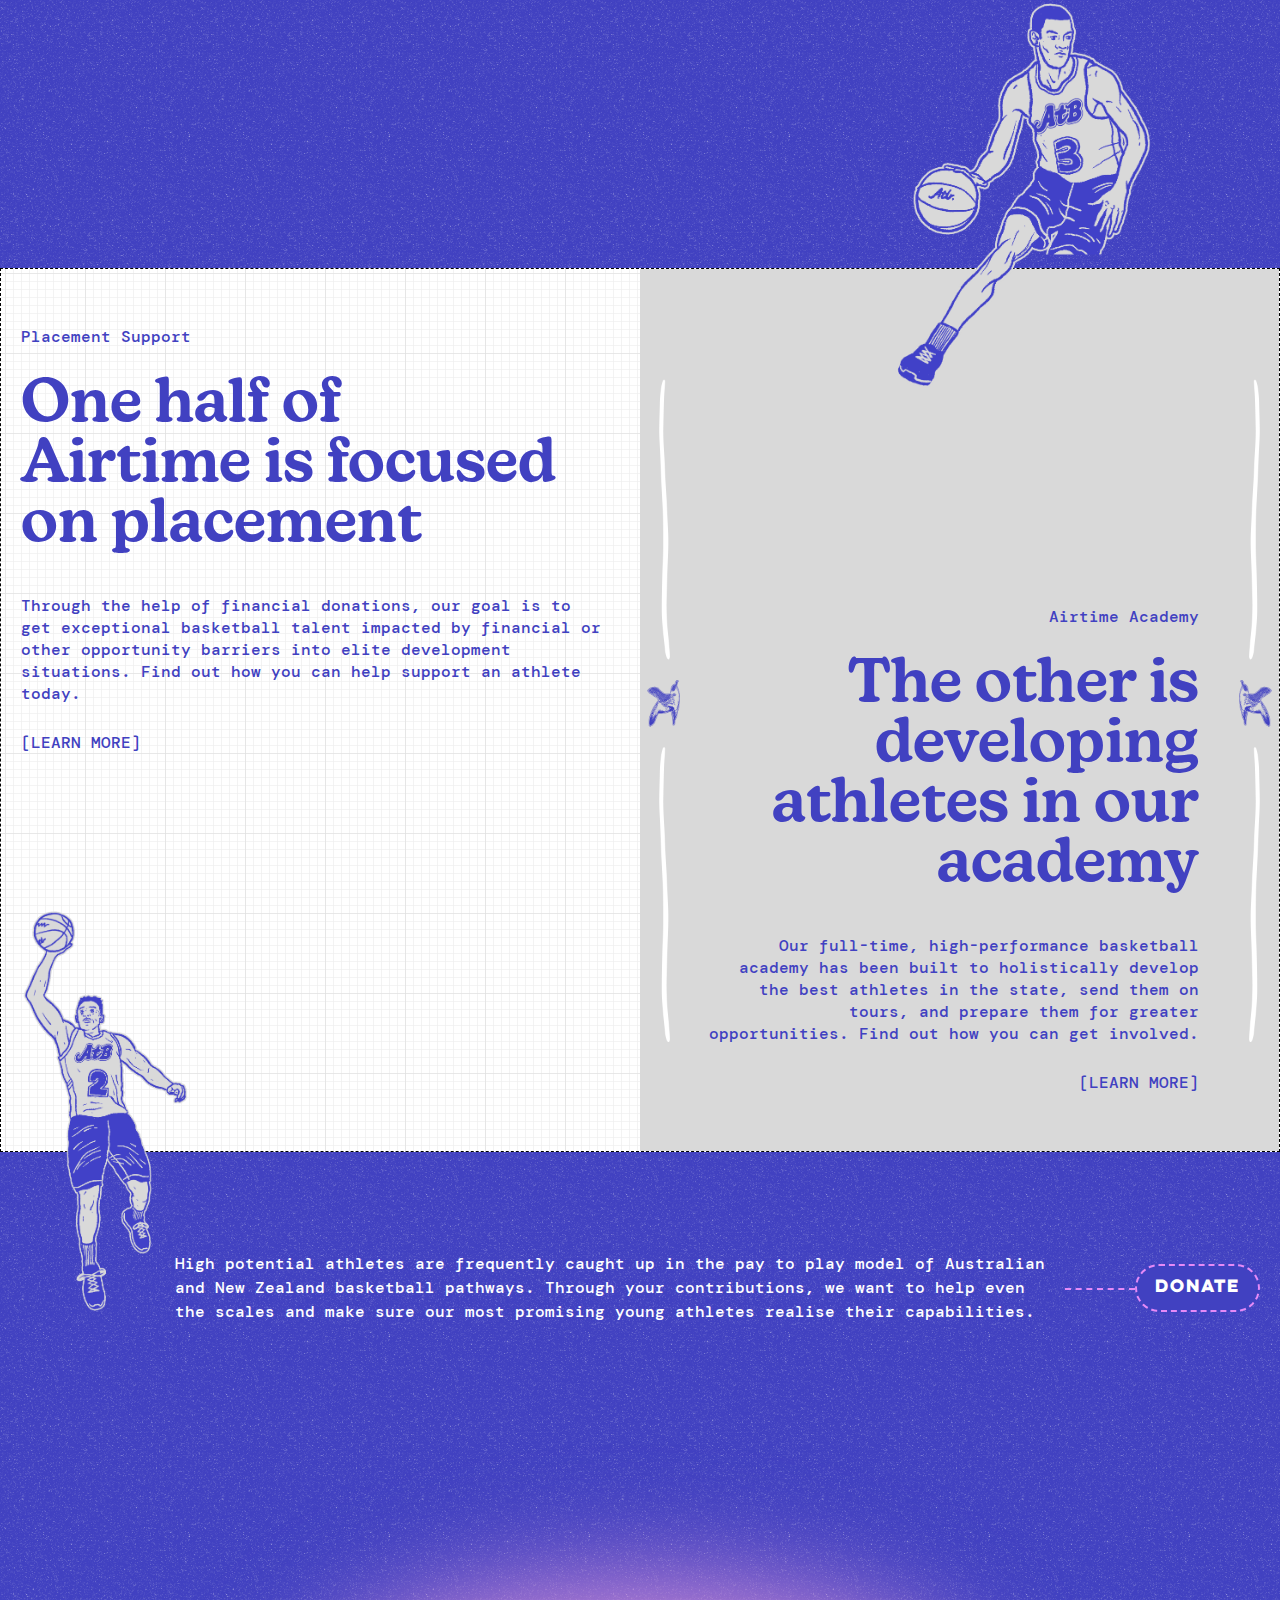
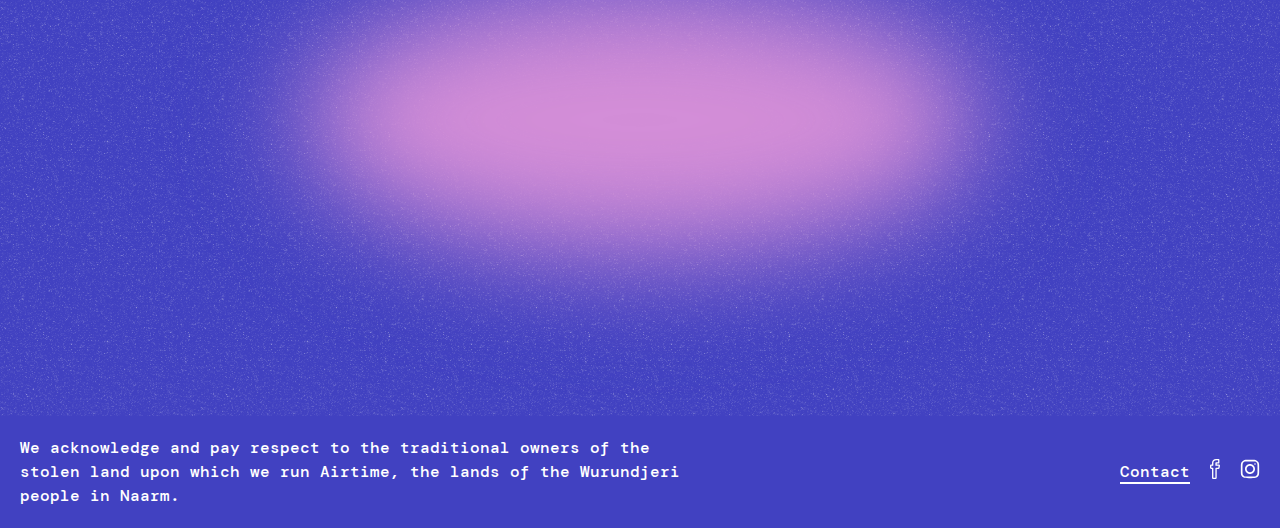
==== commit f950bba8: "next-changes" ====
--- a/index.html
+++ b/index.html
@@ -19,15 +19,15 @@
         <div class="container">
             <div class="headRow">
                 <div class="headLogo">
-                    <a href="/"><img src="assets/img/logoMain.svg" alt=""></a>
+                    <a href="index.html"><img src="assets/img/logoMain.svg" alt=""></a>
                 </div>
                 <div class="headMenu">
                     <ul>
                         <li><a href="#">About Us</a></li>
                         <li><a href="#">Us Placements</a></li>
                         <li><a href="#">Development Squad</a></li>
-                        <li><a href="#">Youth Engagement</a></li>
-                        <li><a href="#">Talk With Us</a></li>
+                        <li><a href="youth-engagement.html">Youth Engagement</a></li>
+                        <li><a href="mailto:michael@airtimebasketball.com">Talk With Us</a></li>
                     </ul>
                 </div>
             </div>
@@ -308,9 +308,9 @@
                 </div>
                 <div class="footRight">
                     <ul>
-                        <li><a href="#">Contact</a></li>
-                        <li><a href="#"><img src="assets/img/facebook.svg" alt=""></a></li>
-                        <li><a href="#"><img src="assets/img/instagram.svg" alt=""></a></li>
+                        <li><a href="mailto:michael@airtimebasketball.com">Contact</a></li>
+                        <li><a href="https://web.facebook.com/people/Airtime-Basketball/61565089387926/"><img src="assets/img/facebook.svg" alt=""></a></li>
+                        <li><a href="https://www.instagram.com/airtime.basketball/"><img src="assets/img/instagram.svg" alt=""></a></li>
                     </ul>
                 </div>
             </div>
--- a/assets/css/style.css
+++ b/assets/css/style.css
@@ -149,6 +149,10 @@
     bottom: 25px;
     left: 0;
     z-index: -1;
+}
+
+.youth-engagement .banContent h1 {
+    max-width: 700px;
 }
 
 .banContent p {
@@ -676,7 +680,9 @@
 /* DONATE */
 
 .donate {
-    padding: 100px 0;
+    margin: 100px 0;
+    position: relative;
+    z-index: 22;
 }
 
 .donateTop {
@@ -704,11 +710,10 @@
 /* IMAGE-FALLING */
 
 .fallingImg {
-    padding: 2rem 0 0;
     padding-top: 37rem;
     background: url(../img/falling-img-blur.png) no-repeat 50% / contain transparent;
     animation: Footer_fadeIn__nq_eW 2s ease-in-out;
-    margin-top: -6rem;
+    margin-top: 0rem;
     font-family: DM Mono, Courier New, Courier, monospace;
     color: #fff;
     font-weight: 500;
@@ -724,7 +729,7 @@
     margin: 0 auto;
     display: block;
     position: relative;
-    top: -34rem;
+    top: -38rem;
 }
 
 @keyframes Footer_fadeIn__nq_eW {
@@ -921,4 +926,220 @@
     filter: brightness(0) saturate(100%) invert(77%) sepia(34%) saturate(5837%) hue-rotate(224deg) brightness(103%) contrast(94%);
 }
 
-/* FOOTER */+/* FOOTER */
+
+/*  YOUTH-DEATAIL */
+
+.youthDeatilMain {
+    margin: 100px 0;
+}
+
+.youthDeatilsRow {
+    display: grid;
+    grid-template-columns: 1fr;
+    gap: 50px;
+}
+
+.youthImg {
+    width: 100%;
+    height: 500px;
+    padding: 40px;
+    background: #fff;
+}
+
+.youthImg img {
+    height: 100%;
+    width: 100%;
+    object-fit: cover;
+    border: 2px dashed #e58af7;
+}
+
+.youthContent {
+    padding: 40px;
+    border: 2px dashed #fff;
+}
+
+.youthContent h2 {
+    font-size: 32px;
+    line-height: 32px;
+    color: #fff;
+    margin: 20px 0;
+    margin-top: 0;
+    font-weight: 600;
+}
+
+.youthContent p {
+    font-size: 16px;
+    line-height: 24px;
+    color: #fff;
+    font-weight: 500;
+    margin: 20px 0;
+    max-width: 434px;
+}
+
+.youthContent p span {
+    font-weight: 600;
+}
+
+.youthContent img {
+    height: 50px;
+    width: 140px;
+    object-fit: contain;
+}
+
+/*  YOUTH-DEATAIL */
+
+/* STUDY  */
+
+.studyMain {
+    margin: 100px 0;
+}
+
+.studyRow {
+    display: grid;
+    grid-template-columns: repeat(3, 1fr);
+    max-width: 1100px;
+    margin: 0 auto;
+}
+
+.studyBox {
+    padding: 40px 40px;
+    display: flex;
+    flex-direction: column;
+    gap: 20px;
+    position: relative;
+    padding-bottom: 60px;
+}
+
+.studyBox:nth-child(odd) {
+    background: url(../img/bg-box-wall.svg) repeat 0 0 / 5rem #fff;
+}
+
+.studyBox:nth-child(even) {
+    background: #d9d9d9;
+}
+
+.studyBox:nth-child(1)::after {
+    content: '';
+    background-image: url(../img/study-1.png);
+    background-repeat: no-repeat;
+    background-size: contain;
+    position: absolute;
+    height: 230px;
+    width: 160px;
+    bottom: -170px;
+    left: 0;
+}
+
+.studyBox:nth-child(2)::after {
+    content: '';
+    background-image: url(../img/study-2.png);
+    background-repeat: no-repeat;
+    background-size: contain;
+    position: absolute;
+    height: 200px;
+    width: 140px;
+    top: -50px;
+    left: -30px;
+}
+
+.studyBox:nth-child(3)::after {
+    content: '';
+    background-image: url(../img/study-3.png);
+    background-repeat: no-repeat;
+    background-size: contain;
+    position: absolute;
+    height: 230px;
+    width: 160px;
+    bottom: -60px;
+    right: -39px;
+}
+
+.studyBox h3 {
+    font-size: 32px;
+    line-height: 32px;
+    color: #4141C1;
+    font-weight: 600;
+    text-transform: capitalize;
+}
+
+.studyBox p {
+    color: #4141C1;
+    font-size: 16px;
+    line-height: 24px;
+    font-weight: 500;
+    max-width: 230px;
+}
+
+/* STUDY  */
+
+/* COMPANY-SLIDER */
+
+.companySlider {
+    margin: 100px 0;
+}
+
+.companySlider .container {
+    max-width: 1140px;
+    margin: 0 auto;
+}
+
+.companySlider .container h2 {
+    font-size: 32px;
+    line-height: 32px;
+    color: #fff;
+    font-weight: 600;
+    text-align: center;
+    max-width: 700px;
+    margin: 0 auto 50px;
+}
+
+.companySlider .swiper {
+    position: relative;
+    overflow: hidden;
+}
+
+/* .companySlider .swiper::before,
+.companySlider .swiper::after {
+    content: '';
+    position: absolute;
+    top: 0;
+    bottom: 0;
+    width: 50px;
+    z-index: 2;
+    pointer-events: none;
+    filter: blur(5px);
+}
+
+.companySlider .swiper::before {
+    left: 0;
+    background: linear-gradient(to right, rgba(255, 148, 239, 0.686), rgba(255, 255, 255, 0))
+}
+
+.companySlider .swiper::after {
+    right: 0;
+    background: linear-gradient(to left, rgba(255, 148, 239, 0.686), rgba(255, 255, 255, 0));
+} */
+
+.logoSlider .swiper-wrapper {
+    width: 100%;
+    display: flex;
+    gap: 20px;
+    align-items: center;
+    transition-timing-function: linear !important;
+}
+
+.logoSlider .swiper-wrapper .swiper-slide {
+    width: auto;
+    display: flex;
+    justify-content: center;
+    align-items: center
+}
+
+.logoSlider .swiper-wrapper .swiper-slide img {
+    height: 200px;
+    width: 200px;
+    object-fit: contain;
+}
+
+/* COMPANY-SLIDER */--- a/assets/css/responsive.css
+++ b/assets/css/responsive.css
@@ -2,6 +2,12 @@
     .fallingImg ul {
         max-width: 80rem;
         top: -34rem;
+    }
+}
+
+@media only screen and (max-width : 1200px) {
+    .headMenu ul li a {
+        padding: 22px 20px;
     }
 }
 
@@ -152,16 +158,17 @@
     }
 
     .donate {
-        padding: 80px 0;
+        margin: 80px 0;
     }
 
     .fallingImgMain {
-        width: 40rem;
-        height: 13rem;
-    }
-
-    .fallingImg {
-        margin-top: -2rem;
+        width: 45rem;
+        height: 15rem;
+    }
+
+    .playerCardDeatils h4 {
+        font-size: 26px;
+        line-height: 26px;
     }
 }
 
@@ -238,8 +245,12 @@
         bottom: -170px;
     }
 
+    .supportRowRight::after {
+        right: 0;
+    }
+
     .supportRowLeft {
-        padding: 40px 0 140px;
+        padding: 40px 20px 140px;
     }
 
     .supportRowLeft h2,
@@ -252,7 +263,8 @@
     .supportRowLeft::after {
         height: 250px;
         width: 150px;
-        bottom: -90px;
+        bottom: -150px;
+        left: 20px;
     }
 
     .donateTop {
@@ -266,10 +278,241 @@
     .donateTop p {
         max-width: 625px;
         margin: 0 auto;
-    }     .fallingImg {
-        margin-top: -6rem;
-    }    .fallingImgMain {
-        width: 40rem;
-        height: 15rem;
+    }
+
+    .fallingImg {
+        margin-top: 0rem;
+    }
+
+    .fallingImg {
+        padding-top: 30rem;
+    }
+
+    .fallingImgMain {
+        width: 38rem;
+        height: 12rem;
+    }
+
+    .fallingImg ul {
+        top: -31rem;
+    }
+
+    .playerCardDeatils h4 {
+        font-size: 23px;
+        line-height: 23px;
+    }
+
+    .donate {
+        margin: 60px 0;
+    }
+
+    .supportRow {
+        grid-template-columns: repeat(1, 1fr);
+    }
+
+    .support::after {
+        display: none;
+    }
+
+    .support .container {
+        padding: 0;
+    }
+
+    .donateTop p {
+        margin-left: 0;
+        margin-right: auto;
+        padding-left: 0;
+    }
+
+    .donateTop .mainBtn {
+        margin: 30px auto 0 0;
+    }
+}
+
+@media only screen and (max-width: 576px) {
+
+    .container,
+    .page-width {
+        padding: 0 15px;
+    }
+
+    .headLogo {
+        width: 140px;
+        height: 40px;
+    }
+
+    .banContent h1,
+    .healpUsRow h2 {
+        font-size: 40px;
+        line-height: 40px;
+    }
+
+    .banContent h1::after {
+        height: 12px;
+        bottom: 7px;
+        max-width: 220px;
+    }
+
+    .mainBanner {
+        margin: 40px 0;
+    }
+
+    .banContent p {
+        font-size: 14px;
+        line-height: 19px;
+    }
+
+    .mainBtn a {
+        font-size: 12px;
+        line-height: 10px;
+        padding: 8px 15px 10px;
+    }
+
+    .mainBtn::before {
+        width: 40px;
+    }
+
+    .morePlayer {
+        margin: 40px 0;
+    }
+
+    .morePlayerRow {
+        grid-template-columns: repeat(1, 1fr);
+    }
+
+    .playerCardBox {
+        grid-column: span 2;
+    }
+
+    .playerCardBox {
+        height: 470px;
+    }
+
+    .playerImg {
+        height: 410px;
+    }
+
+    .playerCardDeatils h4 {
+        font-size: 20px;
+        line-height: 20px;
+    }
+
+    .morePlayer .mainBtn {
+        padding-top: 20px;
+    }
+
+    .healpUsRow p {
+        font-size: 14px;
+        line-height: 19px;
+    }
+
+    .helpUs {
+        margin: 40px 0;
+    }
+
+    .healpUsRow .mainBtn::before {
+        height: 40px;
+    }
+
+    .healpUsRow::after {
+        height: 200px;
+        width: 120px;
+        bottom: -120px;
+    }
+
+    .supportRowRight::after,
+    .supportRowRight::before {
+        width: 30px;
+    }
+
+    .supportRowRight::after {
+        right: 0;
+    }
+
+    .supportRowLeft {
+        padding: 30px 15px 100px;
+    }
+
+    .supportRowLeft span,
+    .supportRowRight span {
+        margin-bottom: 15px;
+        font-size: 14px;
+        line-height: 14px;
+    }
+
+    .supportRowLeft h2,
+    .supportRowRight h2 {
+        font-size: 28px;
+        line-height: 28px;
+        margin-bottom: 15px;
+    }
+
+    .supportRowLeft p,
+    .supportRowRight p {
+        margin-bottom: 25px;
+        font-size: 14px;
+        line-height: 19px;
+    }
+
+    .supportRowLeft .learnBtn,
+    .supportRowRight .learnBtn {
+        font-size: 14px;
+        line-height: 19px;
+    }
+
+    .supportRowLeft::after {
+        height: 200px;
+        width: 130px;
+        bottom: -110px;
+        left: 10px;
+    }
+
+    .donate {
+        margin: 40px 0;
+    }
+
+    .donateTop p {
+        font-size: 14px;
+        line-height: 19px;
+    }
+
+    .donateTop .mainBtn {
+        margin: 20px auto 0 0;
+    }
+
+    .fallingImg {
+        margin-top: 0rem;
+    }
+
+    .fallingImgMain {
+        width: 30rem;
+        height: 10rem;
+    }
+
+    .fallingImg ul {
+        top: -25rem;
+    }
+
+    .fallingImg {
+        padding-top: 23rem;
+    }
+
+    .footerRow {
+        grid-template-columns: repeat(1, 1fr);
+        gap: 20px;
+    }
+
+    .mainFooter {
+        padding: 15px 0;
+    }
+
+    .footLeft p,
+    .footRight ul li a {
+        font-size: 14px;
+        line-height: 19px;
+    }
+
+    .supportRowRight {
+        padding: 30px;
     }
 }